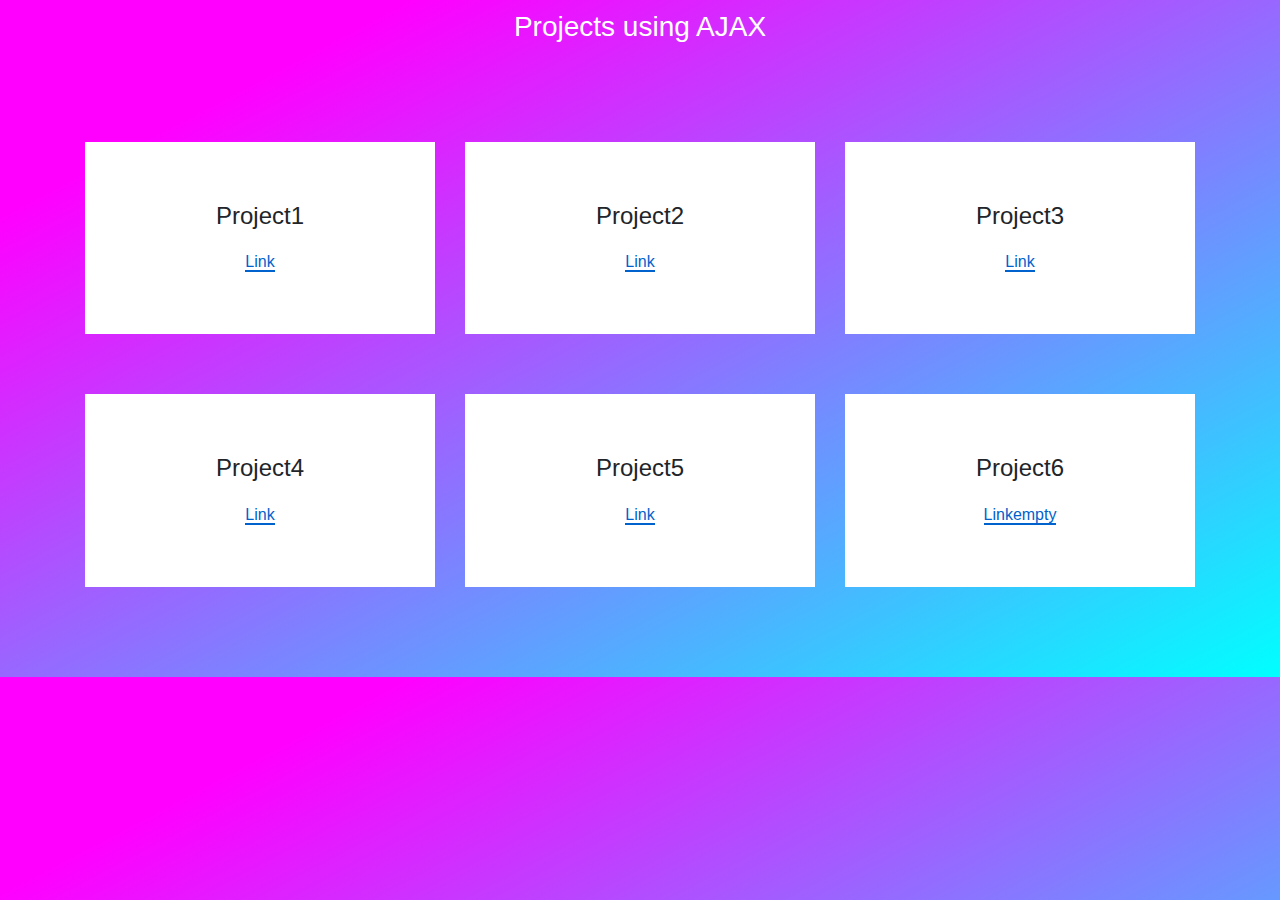
==== index.html @ 6c9df60e "ajax projects added" ====
<!DOCTYPE html>
<html lang="en">

<head>
    <meta charset="UTF-8">
    <meta http-equiv="X-UA-Compatible" content="IE=edge">
    <meta name="viewport" content="width=device-width, initial-scale=1.0">
    <title>Document</title>
    <link href="//maxcdn.bootstrapcdn.com/bootstrap/4.1.1/css/bootstrap.min.css" rel="stylesheet" id="bootstrap-css">

    <style>
        body {
            background: linear-gradient(to bottom right, #ff00ff 16%, #00ffff 100%);

        }

        span {
            font-size: 15px;
        }

        a {
            text-decoration: none;
            color: #0062cc;
            border-bottom: 2px solid #0062cc;
        }

        .box {
            padding: 60px 0px;
        }

        .box-part {
            background: #FFF;
            border-radius: 0;
            padding: 60px 10px;
            margin: 30px 0px;
        }

        .text {
            margin: 20px 0px;
        }

        .fa {
            color: #4183D7;
        }
    </style>
</head>

<body>

    <script src="//maxcdn.bootstrapcdn.com/bootstrap/4.1.1/js/bootstrap.min.js"></script>
    <script src="//cdnjs.cloudflare.com/ajax/libs/jquery/3.2.1/jquery.min.js"></script>
    <!------ Include the above in your HEAD tag ---------->

    <h3 style="text-align:center;color:white;margin-top:10px">Projects using AJAX</h3>
    <div class="box">
        <div class="container">
            <div class="row">

                <div class="col-lg-4 col-md-4 col-sm-4 col-xs-12">

                    <div class="box-part text-center">



                        <div class="title">
                            <h4>Project1</h4>
                        </div>

                        <div class="text">
                            <span></span>
                        </div>

                        <a href="webpages/get_profile.html">Link</a>

                    </div>
                </div>

                <div class="col-lg-4 col-md-4 col-sm-4 col-xs-12">

                    <div class="box-part text-center">



                        <div class="title">
                            <h4>Project2</h4>
                        </div>

                        <div class="text">
                            <span></span>
                        </div>

                        <a href="webpages/getrandom-images.html">Link</a>

                    </div>
                </div>

                <div class="col-lg-4 col-md-4 col-sm-4 col-xs-12">

                    <div class="box-part text-center">



                        <div class="title">
                            <h4>Project3</h4>
                        </div>

                        <div class="text">
                            <span></span>
                        </div>

                        <a href="../ajaxprojects/population-data.html">Link</a>

                    </div>
                </div>

                <div class="col-lg-4 col-md-4 col-sm-4 col-xs-12">

                    <div class="box-part text-center">


                        <div class="title">
                            <h4>Project4</h4>
                        </div>

                        <div class="text">
                            <span></span>
                        </div>

                        <a href="../ajaxprojects/get_profile.html">Link</a>

                    </div>
                </div>

                <div class="col-lg-4 col-md-4 col-sm-4 col-xs-12">

                    <div class="box-part text-center">



                        <div class="title">
                            <h4>Project5</h4>
                        </div>

                        <div class="text">
                            <span></span>
                        </div>

                        <a href="../ajaxprojects/joke.html">Link</a>

                    </div>
                </div>

                <div class="col-lg-4 col-md-4 col-sm-4 col-xs-12">

                    <div class="box-part text-center">

               

                        <div class="title">
                            <h4>Project6</h4>
                        </div>

                        <div class="text">
                            <span></span>
                        </div>

                        <a href="#">Linkempty</a>

                    </div>
                </div>

            </div>
        </div>
    </div>
</body>

</html>
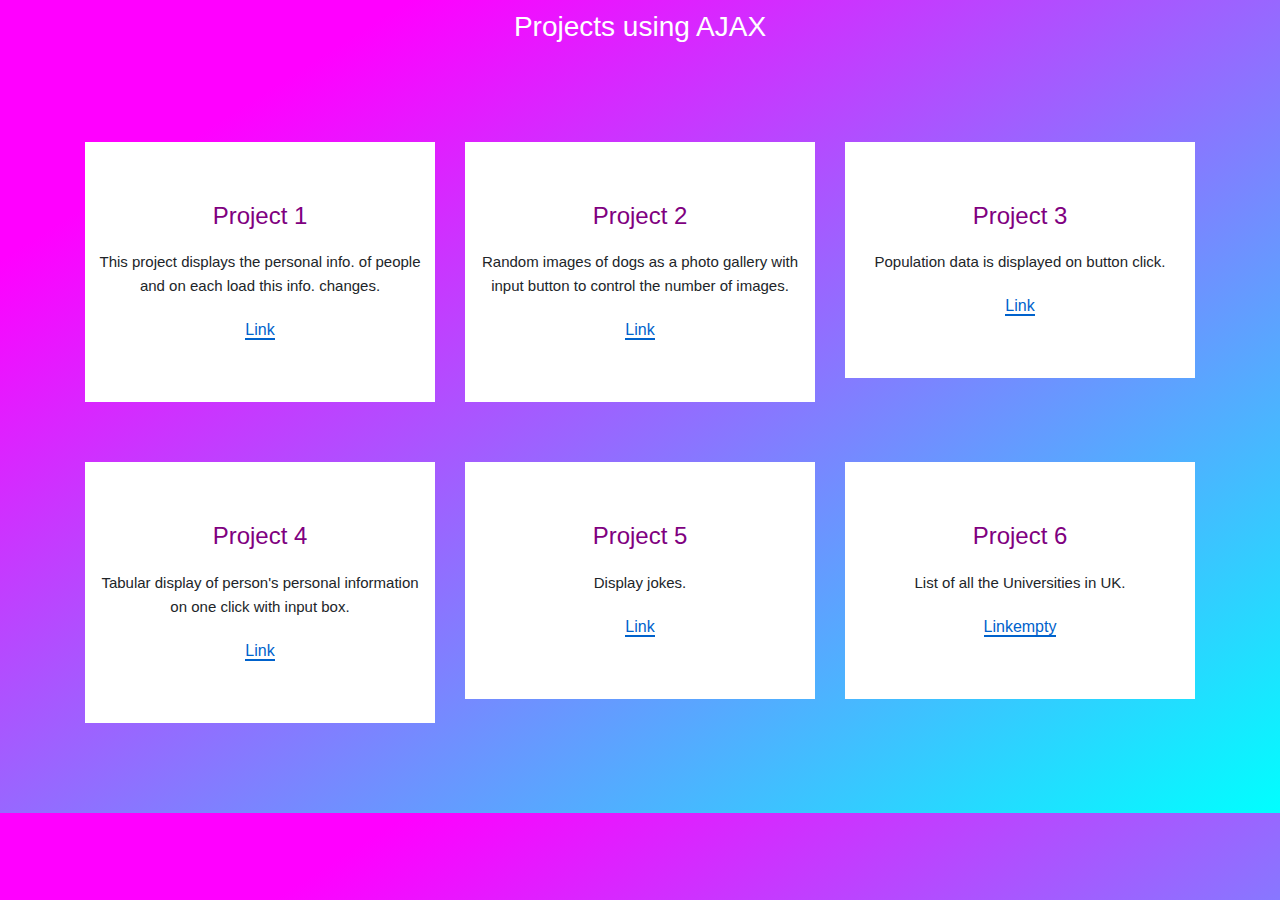
==== commit 28fb033b: "short description of each project" ====
--- a/index.html
+++ b/index.html
@@ -13,9 +13,13 @@
             background: linear-gradient(to bottom right, #ff00ff 16%, #00ffff 100%);
 
         }
+        h4{
+            color:purple;
+        }
 
         span {
             font-size: 15px;
+            
         }
 
         a {
@@ -42,6 +46,7 @@
         .fa {
             color: #4183D7;
         }
+       
     </style>
 </head>
 
@@ -63,14 +68,14 @@
 
 
                         <div class="title">
-                            <h4>Project1</h4>
+                            <h4>Project 1</h4>
                         </div>
 
                         <div class="text">
-                            <span></span>
+                            <span>This project displays the personal info. of people and on each load this info. changes.</span>
                         </div>
 
-                        <a href="webpages/get_profile.html">Link</a>
+                        <a href="webpages/profile.html">Link</a>
 
                     </div>
                 </div>
@@ -82,11 +87,11 @@
 
 
                         <div class="title">
-                            <h4>Project2</h4>
+                            <h4>Project 2</h4>
                         </div>
 
                         <div class="text">
-                            <span></span>
+                            <span> Random images of dogs as a photo gallery with input button  to control the number of images.</span>
                         </div>
 
                         <a href="webpages/getrandom-images.html">Link</a>
@@ -101,14 +106,14 @@
 
 
                         <div class="title">
-                            <h4>Project3</h4>
+                            <h4>Project 3</h4>
                         </div>
 
                         <div class="text">
-                            <span></span>
+                            <span>Population data is displayed on button click.</span>
                         </div>
 
-                        <a href="../ajaxprojects/population-data.html">Link</a>
+                        <a href="webpages/population-data.html">Link</a>
 
                     </div>
                 </div>
@@ -119,14 +124,14 @@
 
 
                         <div class="title">
-                            <h4>Project4</h4>
+                            <h4>Project 4</h4>
                         </div>
 
                         <div class="text">
-                            <span></span>
+                            <span>Tabular display of person's personal information on one click with input box.</span>
                         </div>
 
-                        <a href="../ajaxprojects/get_profile.html">Link</a>
+                        <a href="webpages/get-profile.html">Link</a>
 
                     </div>
                 </div>
@@ -138,14 +143,14 @@
 
 
                         <div class="title">
-                            <h4>Project5</h4>
+                            <h4>Project 5</h4>
                         </div>
 
                         <div class="text">
-                            <span></span>
+                            <span>Display jokes.</span>
                         </div>
 
-                        <a href="../ajaxprojects/joke.html">Link</a>
+                        <a href="webpages/joke.html">Link</a>
 
                     </div>
                 </div>
@@ -157,14 +162,14 @@
                
 
                         <div class="title">
-                            <h4>Project6</h4>
+                            <h4>Project 6</h4>
                         </div>
 
                         <div class="text">
-                            <span></span>
+                            <span>List of all the Universities in UK.</span>
                         </div>
 
-                        <a href="#">Linkempty</a>
+                        <a href="webpages/university-list.html">Linkempty</a>
 
                     </div>
                 </div>
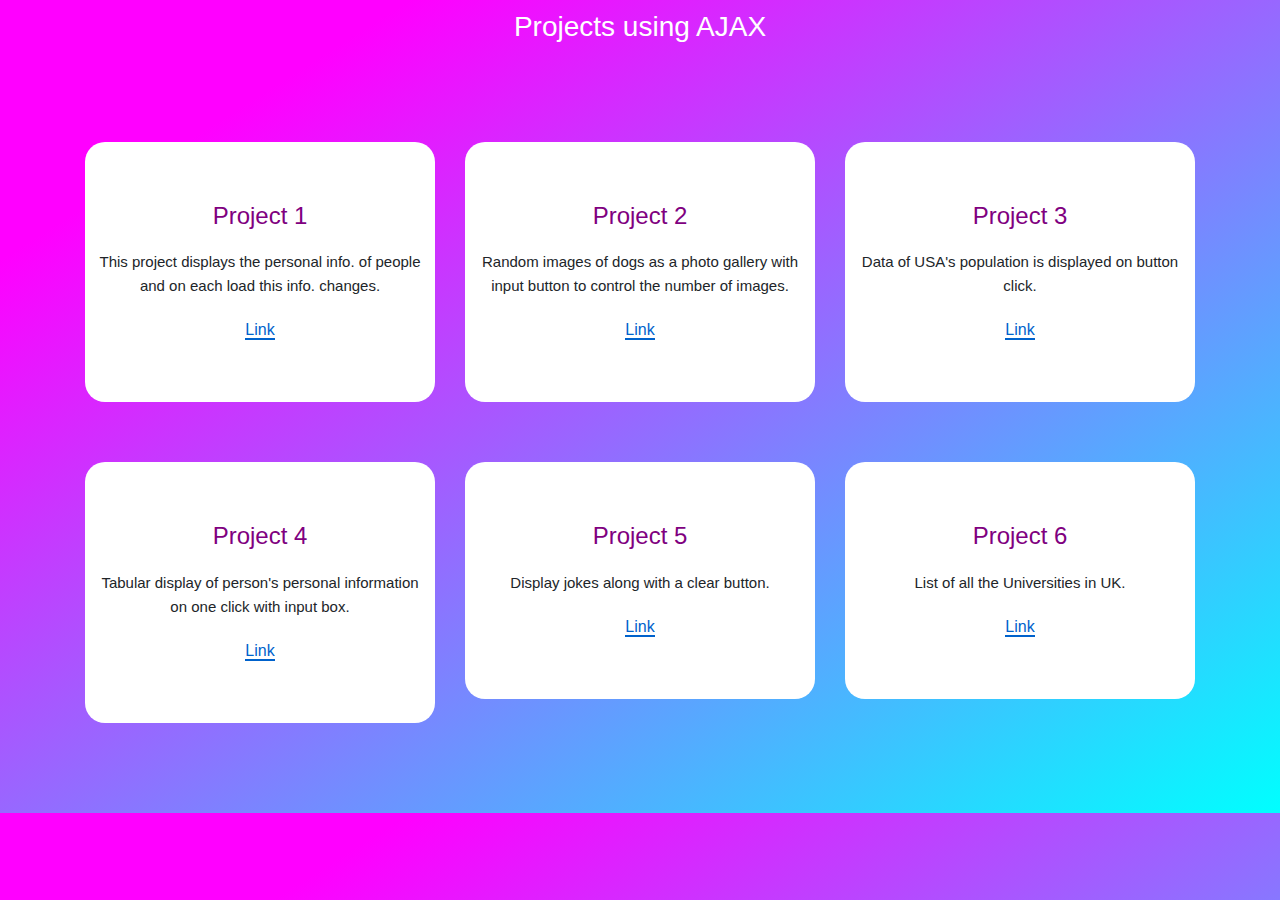
==== commit f629fceb: "new project" ====
--- a/index.html
+++ b/index.html
@@ -45,6 +45,9 @@
 
         .fa {
             color: #4183D7;
+        }
+        .box-part{
+            border-radius: 20px;
         }
        
     </style>
@@ -110,7 +113,7 @@
                         </div>
 
                         <div class="text">
-                            <span>Population data is displayed on button click.</span>
+                            <span>Data of USA's population is displayed on button click.</span>
                         </div>
 
                         <a href="webpages/population-data.html">Link</a>
@@ -147,7 +150,7 @@
                         </div>
 
                         <div class="text">
-                            <span>Display jokes.</span>
+                            <span>Display jokes along with a clear button.</span>
                         </div>
 
                         <a href="webpages/joke.html">Link</a>
@@ -169,7 +172,7 @@
                             <span>List of all the Universities in UK.</span>
                         </div>
 
-                        <a href="webpages/university-list.html">Linkempty</a>
+                        <a href="webpages/university-list.html">Link</a>
 
                     </div>
                 </div>
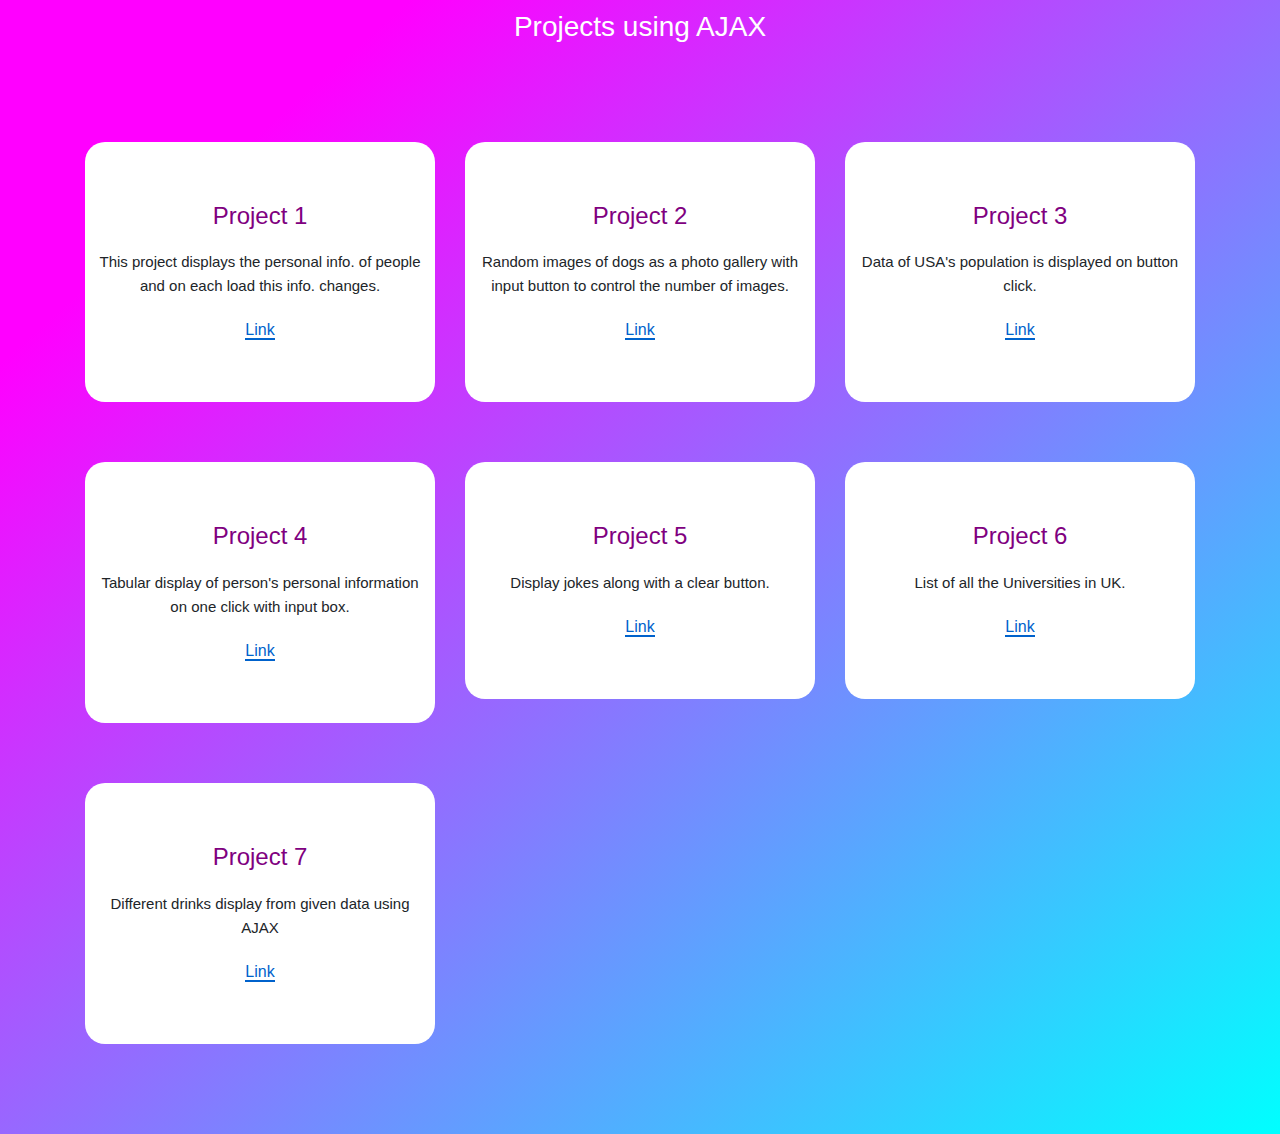
==== commit 2a36f358: "project7 added" ====
--- a/index.html
+++ b/index.html
@@ -176,6 +176,24 @@
 
                     </div>
                 </div>
+                <div class="col-lg-4 col-md-4 col-sm-4 col-xs-12">
+
+                    <div class="box-part text-center">
+
+               
+
+                        <div class="title">
+                            <h4>Project 7</h4>
+                        </div>
+
+                        <div class="text">
+                            <span>Different drinks display from given data using AJAX</span>
+                        </div>
+
+                        <a href="webpages/Drinks.html">Link</a>
+
+                    </div>
+                </div>
 
             </div>
         </div>
